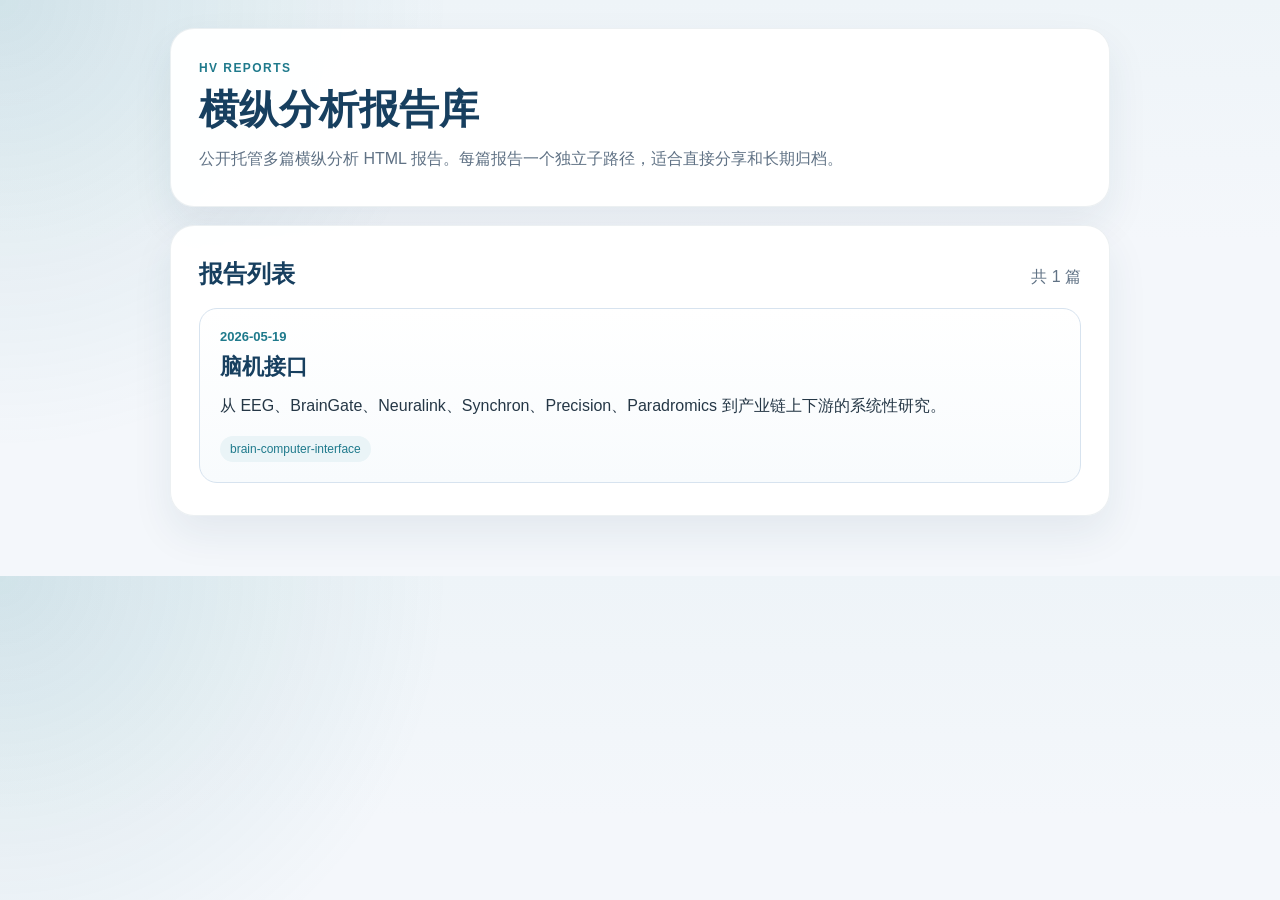
==== index.html @ cb13aa35 "feat: initialize hv report site" ====
<!DOCTYPE html>
<html lang="zh-CN">
<head>
  <meta charset="UTF-8">
  <meta name="viewport" content="width=device-width, initial-scale=1.0">
  <title>hv-reports</title>
  <link rel="stylesheet" href="./assets/styles.css">
</head>
<body>
  <main class="page">
    <header class="hero">
      <p class="eyebrow">HV REPORTS</p>
      <h1>横纵分析报告库</h1>
      <p class="lead">公开托管多篇横纵分析 HTML 报告。每篇报告一个独立子路径，适合直接分享和长期归档。</p>
    </header>

    <section class="section">
      <div class="section-head">
        <h2>报告列表</h2>
        <p id="report-count">加载中...</p>
      </div>
      <div id="report-grid" class="grid"></div>
    </section>
  </main>

  <script>
    async function loadReports() {
      const response = await fetch('./reports.json');
      const reports = await response.json();
      const grid = document.getElementById('report-grid');
      const count = document.getElementById('report-count');

      count.textContent = `共 ${reports.length} 篇`;
      grid.innerHTML = reports.map((report) => `
        <a class="card" href="./${report.slug}/">
          <div class="meta">${report.date}</div>
          <h3>${report.title}</h3>
          <p>${report.summary}</p>
          <span class="tag">${report.slug}</span>
        </a>
      `).join('');
    }

    loadReports().catch((error) => {
      const grid = document.getElementById('report-grid');
      const count = document.getElementById('report-count');
      count.textContent = '加载失败';
      grid.innerHTML = `<div class="empty">reports.json 读取失败：${error.message}</div>`;
    });
  </script>
</body>
</html>
---- assets/styles.css ----
:root {
  --bg: #f4f7fb;
  --paper: #ffffff;
  --ink: #253746;
  --title: #173f5f;
  --accent: #1f7a8c;
  --muted: #607285;
  --line: #d7e3ef;
  --shadow: 0 18px 40px rgba(23, 63, 95, 0.08);
}

* {
  box-sizing: border-box;
}

body {
  margin: 0;
  font-family: "PingFang SC", "Hiragino Sans GB", "Microsoft YaHei", "WenQuanYi Micro Hei", sans-serif;
  background:
    radial-gradient(circle at top left, rgba(31, 122, 140, 0.14), transparent 32%),
    linear-gradient(180deg, #eef4f8 0%, var(--bg) 240px, var(--bg) 100%);
  color: var(--ink);
}

.page {
  max-width: 980px;
  margin: 0 auto;
  padding: 28px 20px 60px;
}

.hero,
.section {
  background: rgba(255, 255, 255, 0.96);
  border: 1px solid rgba(23, 63, 95, 0.08);
  border-radius: 24px;
  box-shadow: var(--shadow);
  padding: 32px 28px;
}

.section {
  margin-top: 18px;
}

.eyebrow {
  margin: 0 0 12px;
  color: var(--accent);
  letter-spacing: 0.12em;
  font-size: 12px;
  font-weight: 700;
}

h1 {
  margin: 0;
  color: var(--title);
  font-size: 40px;
  line-height: 1.1;
}

.lead {
  margin: 14px 0 0;
  max-width: 720px;
  line-height: 1.8;
  color: var(--muted);
}

.section-head {
  display: flex;
  justify-content: space-between;
  gap: 12px;
  align-items: baseline;
  margin-bottom: 18px;
}

h2 {
  margin: 0;
  color: var(--title);
  font-size: 24px;
}

#report-count {
  margin: 0;
  color: var(--muted);
}

.grid {
  display: grid;
  grid-template-columns: repeat(auto-fit, minmax(260px, 1fr));
  gap: 16px;
}

.card {
  display: block;
  padding: 20px;
  border-radius: 18px;
  background: linear-gradient(180deg, #ffffff, #f8fbfd);
  border: 1px solid var(--line);
  color: inherit;
  text-decoration: none;
  transition: transform 0.18s ease, box-shadow 0.18s ease;
}

.card:hover {
  transform: translateY(-2px);
  box-shadow: 0 12px 26px rgba(31, 122, 140, 0.10);
}

.card .meta {
  color: var(--accent);
  font-size: 13px;
  font-weight: 700;
  margin-bottom: 8px;
}

.card h3 {
  margin: 0 0 10px;
  font-size: 22px;
  color: var(--title);
}

.card p {
  margin: 0 0 16px;
  line-height: 1.75;
  color: var(--ink);
}

.tag {
  display: inline-block;
  padding: 6px 10px;
  border-radius: 999px;
  background: #eaf4f7;
  color: var(--accent);
  font-size: 12px;
}

.empty {
  padding: 18px;
  border-radius: 14px;
  background: #fff7f7;
  color: #8d3b3b;
  border: 1px solid #f0d2d2;
}

@media (max-width: 640px) {
  .page {
    padding: 16px 14px 40px;
  }

  .hero,
  .section {
    padding: 22px 18px;
    border-radius: 18px;
  }

  h1 {
    font-size: 30px;
  }

  .section-head {
    display: block;
  }
}
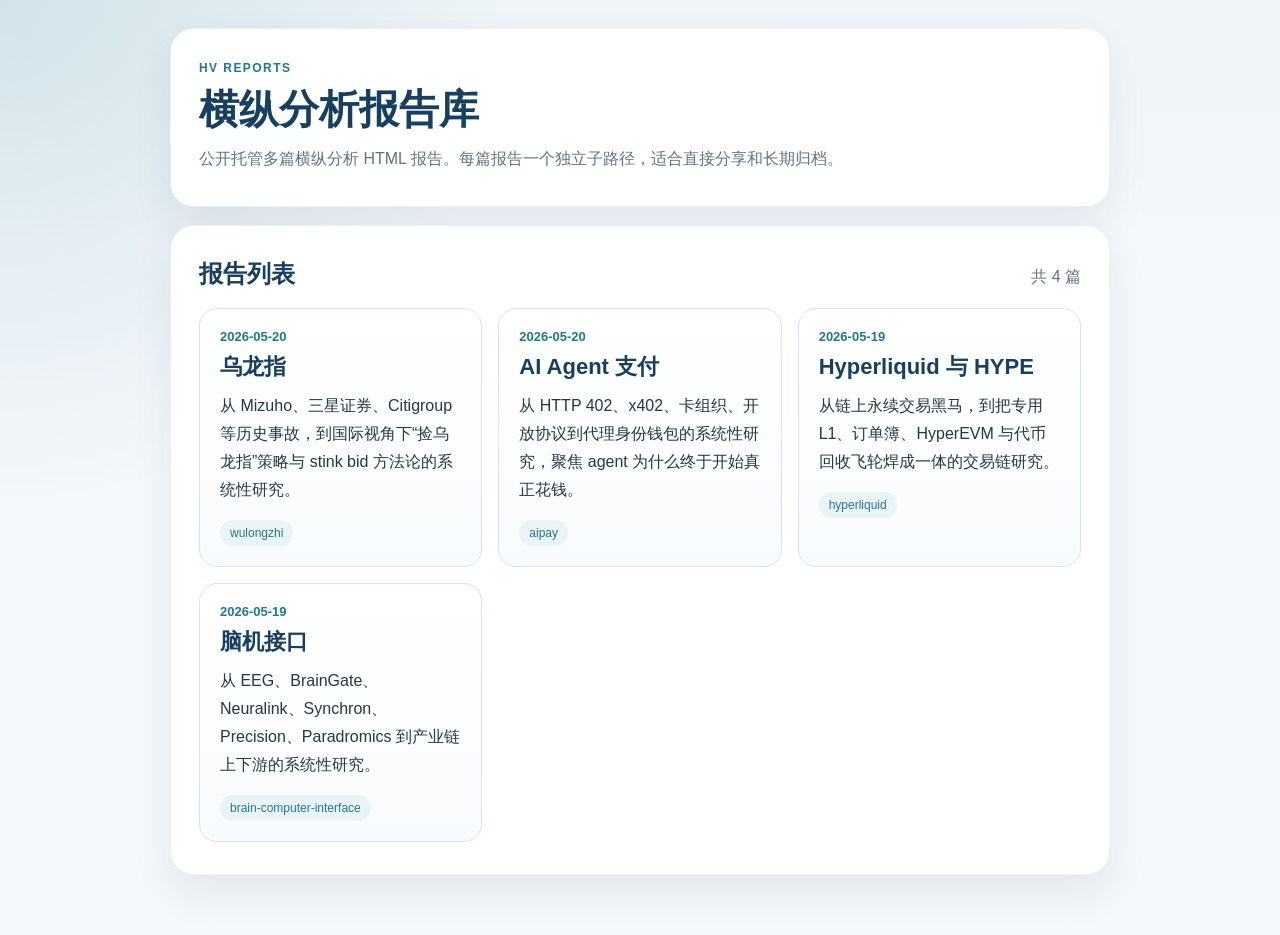
==== commit a545acb8: "Bust homepage reports cache" ====
--- a/index.html
+++ b/index.html
@@ -25,7 +25,9 @@
 
   <script>
     async function loadReports() {
-      const response = await fetch('./reports.json');
+      const response = await fetch(`./reports.json?v=${Date.now()}`, {
+        cache: 'no-store'
+      });
       const reports = await response.json();
       const grid = document.getElementById('report-grid');
       const count = document.getElementById('report-count');
